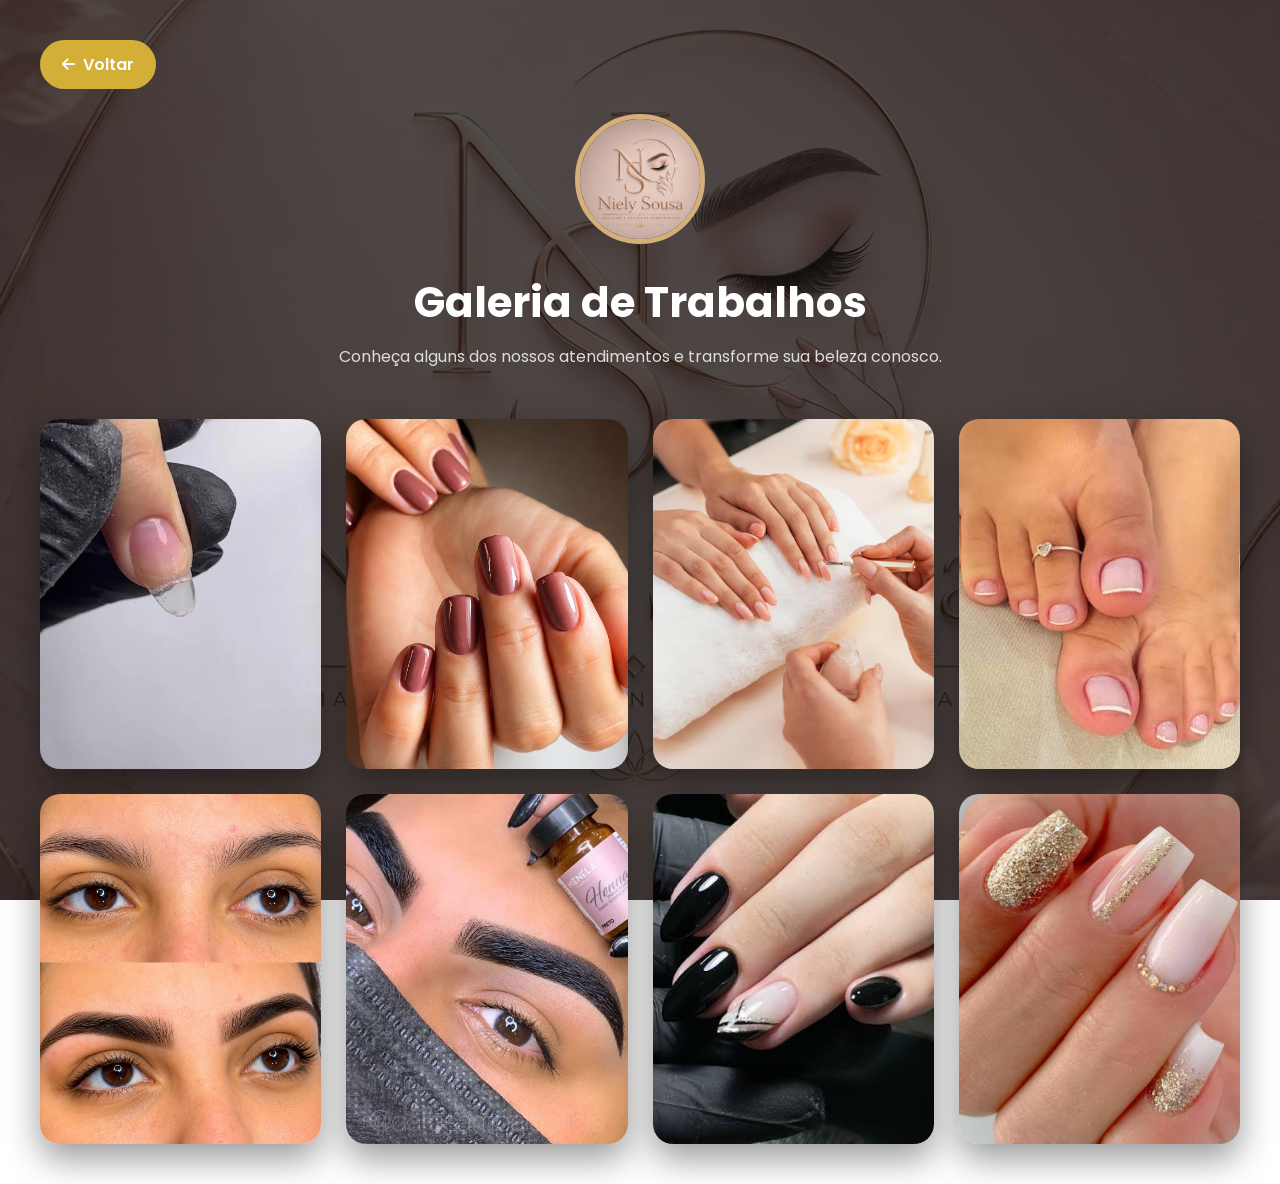
==== galeria.html @ 5996dcde "link page para atendimento personalizado" ====
<!DOCTYPE html>
<html lang="pt-BR">

<head>

<meta charset="UTF-8">
<meta name="viewport" content="width=device-width, initial-scale=1.0">

<title>Galeria de Trabalhos | Nielly Sousa</title>

<link rel="stylesheet" href="galeria.css">

<link rel="preconnect" href="https://fonts.googleapis.com">

<link href="https://fonts.googleapis.com/css2?family=Poppins:wght@300;400;500;600;700&display=swap" rel="stylesheet">

<link rel="stylesheet"
href="https://cdnjs.cloudflare.com/ajax/libs/font-awesome/6.5.2/css/all.min.css">

</head>

<body>

<section class="container">

    <div class="voltar">

    <button onclick="history.back()">
        <i class="fa-solid fa-arrow-left"></i>
        Voltar
    </button>

</div>

    <header>

        <img src="logo/loogo.jpeg" class="logo">

        <h1>Galeria de Trabalhos</h1>

        <p>Conheça alguns dos nossos atendimentos e transforme sua beleza conosco.</p>

    </header>

    <div class="galeria">

        <div class="foto">
            <img src="galeria/img-1.jpeg" alt="">
            <div class="overlay">
                <h3>Alongamento em Gel</h3>
            </div>
        </div>

        <div class="foto">
            <img src="galeria/img-11.jpeg" alt="">
            <div class="overlay">
                <h3>Blindagem</h3>
            </div>
        </div>

        <div class="foto">
            <img src="galeria/img-3.avif" alt="">
            <div class="overlay">
                <h3>Manicure</h3>
            </div>
        </div>

        <div class="foto">
            <img src="galeria/img-4.jpeg" alt="">
            <div class="overlay">
                <h3>Pedicure</h3>
            </div>
        </div>

        <div class="foto">
            <img src="galeria/img-10.jpeg" alt="">
            <div class="overlay">
                <h3>Designer de Sobrancelhas</h3>
            </div>
        </div>

        <div class="foto">
            <img src="galeria/img-6.jpg" alt="">
            <div class="overlay">
                <h3>Henna</h3>
            </div>
        </div>

        <div class="foto">
            <img src="galeria/img-7.jpeg" alt="">
            <div class="overlay">
                <h3>Esmaltação</h3>
            </div>
        </div>

        <div class="foto">
            <img src="galeria/img-8.jpg" alt="">
            <div class="overlay">
                <h3>Acabamento Premium</h3>
            </div>
        </div>

    </div>

</section>

<div class="lightbox">

    <span class="fechar">&times;</span>

    <img id="imagemGrande">

</div>

<script src="galeria.js"></script>

</body>

</html>
---- galeria.css ----
*{
margin:0;
padding:0;
box-sizing:border-box;
font-family:Poppins,sans-serif;
}

.voltar{
    width: 100%;
    margin-bottom: 25px;
}

.voltar button{
    display: inline-flex;
    align-items: center;
    gap: 8px;

    padding: 12px 22px;

    background: #d4af37;
    color: #fff;

    border: none;
    border-radius: 50px;

    font-size: 16px;
    font-weight: 600;
    cursor: pointer;

    transition: .3s;
}

.voltar button:hover{
    background: #b8922d;
    transform: translateX(-5px);
    box-shadow: 0 8px 20px rgba(0,0,0,.2);
}

.voltar i{
    font-size: 15px;
}

body{

background:
linear-gradient(rgba(20,20,20,.75),rgba(20,20,20,.75)),
url(logo/bg..jpeg);

background-size:cover;
background-position:center;
background-attachment:fixed;

min-height:100vh;

padding:40px 20px;

}

.container{

max-width:1200px;
margin:auto;

}

header{

text-align:center;
margin-bottom:50px;

}

.logo{

width:130px;
height:130px;
border-radius:50%;
border:5px solid #d4af7a;
object-fit:cover;
margin-bottom:20px;

}

header h1{

color:#fff;
font-size:42px;

}

header p{

color:#ddd;
margin-top:10px;

}

.galeria{

display:grid;

grid-template-columns:repeat(auto-fit,minmax(280px,1fr));

gap:25px;

}

.foto{

position:relative;

overflow:hidden;

border-radius:20px;

cursor:pointer;

box-shadow:0 15px 35px rgba(0,0,0,.4);

}

.foto img{

width:100%;

height:350px;

object-fit:cover;

transition:.5s;

display:block;

}

.overlay{

position:absolute;

left:0;
right:0;
bottom:0;

padding:25px;

background:linear-gradient(transparent,rgba(0,0,0,.9));

color:#fff;

opacity:0;

transition:.4s;

}

.foto:hover img{

transform:scale(1.1);

}

.foto:hover .overlay{

opacity:1;

}

.lightbox{

position:fixed;

inset:0;

background:rgba(0,0,0,.9);

display:none;

justify-content:center;

align-items:center;

z-index:999;

}

.lightbox img{

max-width:90%;
max-height:90%;

border-radius:15px;

}

.fechar{

position:absolute;

top:30px;
right:40px;

font-size:50px;

color:white;

cursor:pointer;

}
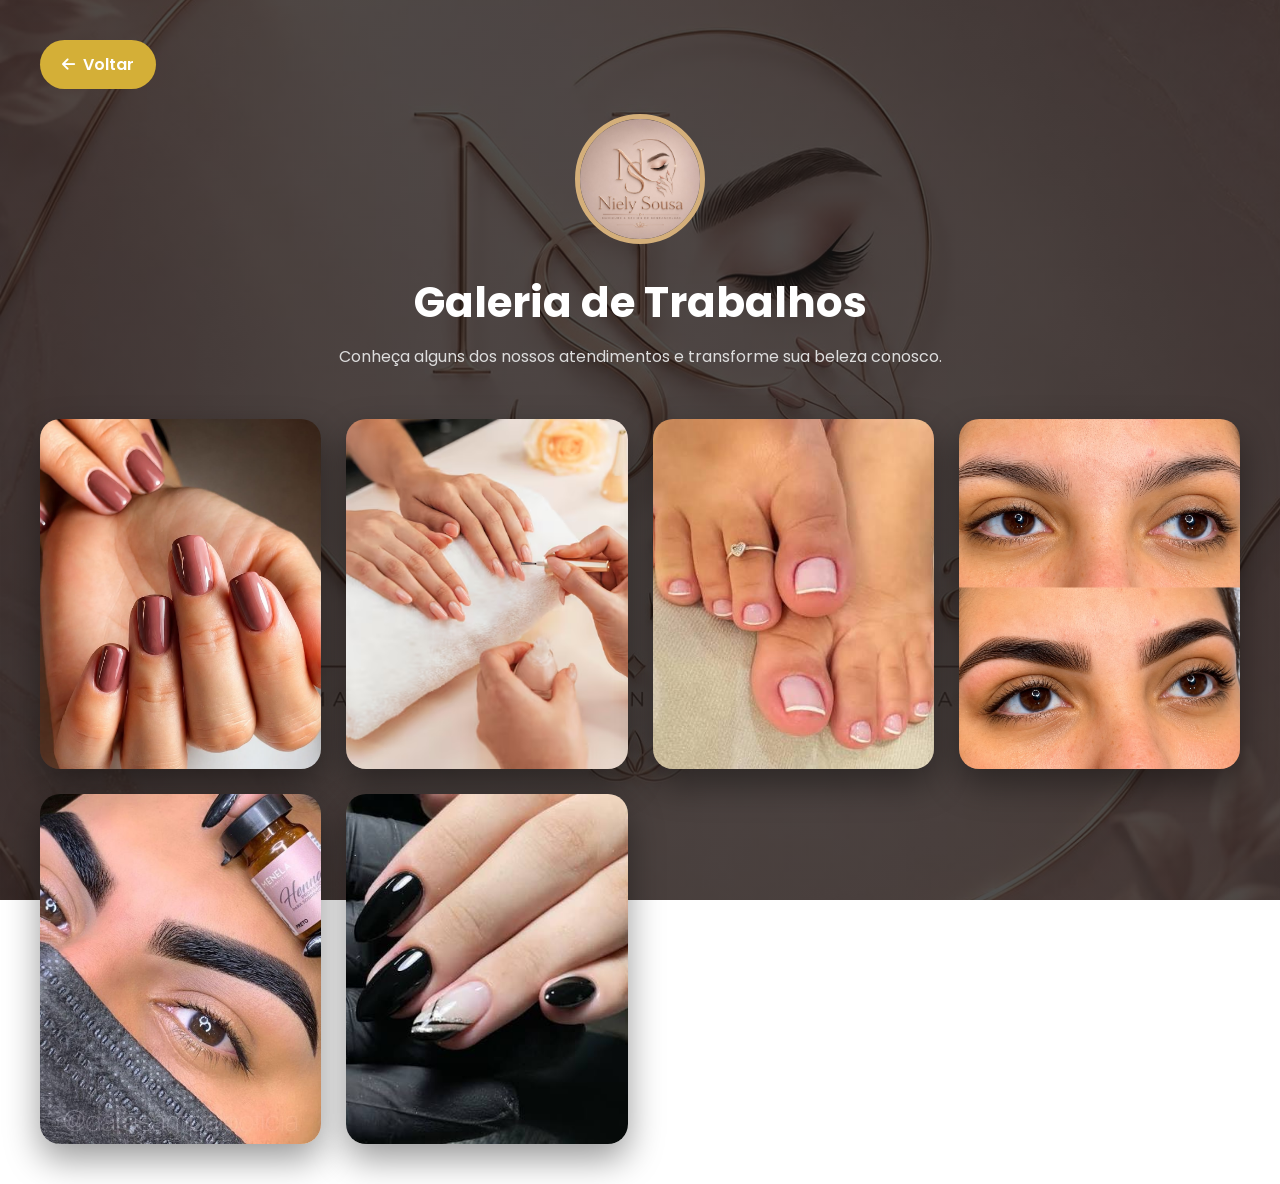
==== commit ca6abfd1: "atualizando informações" ====
--- a/galeria.html
+++ b/galeria.html
@@ -45,13 +45,6 @@
     <div class="galeria">
 
         <div class="foto">
-            <img src="galeria/img-1.jpeg" alt="">
-            <div class="overlay">
-                <h3>Alongamento em Gel</h3>
-            </div>
-        </div>
-
-        <div class="foto">
             <img src="galeria/img-11.jpeg" alt="">
             <div class="overlay">
                 <h3>Blindagem</h3>
@@ -93,13 +86,6 @@
             </div>
         </div>
 
-        <div class="foto">
-            <img src="galeria/img-8.jpg" alt="">
-            <div class="overlay">
-                <h3>Acabamento Premium</h3>
-            </div>
-        </div>
-
     </div>
 
 </section>
